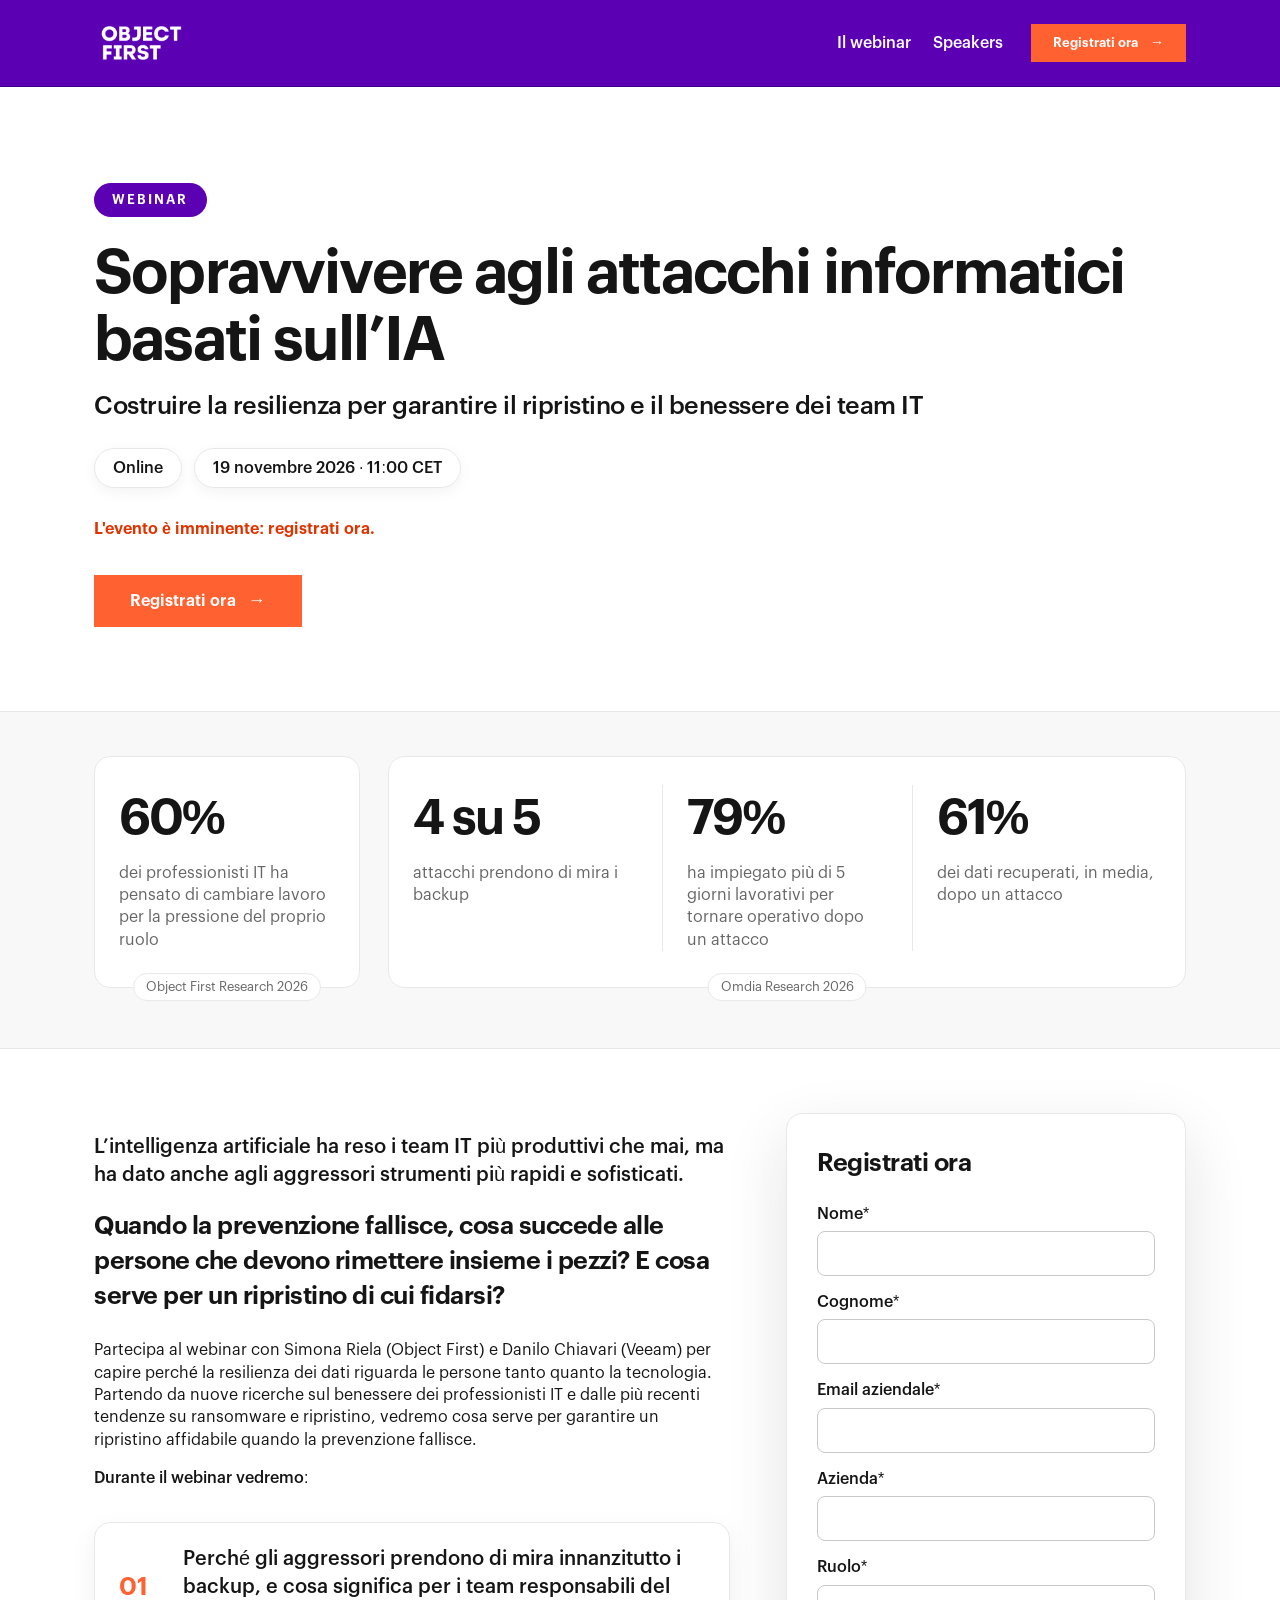
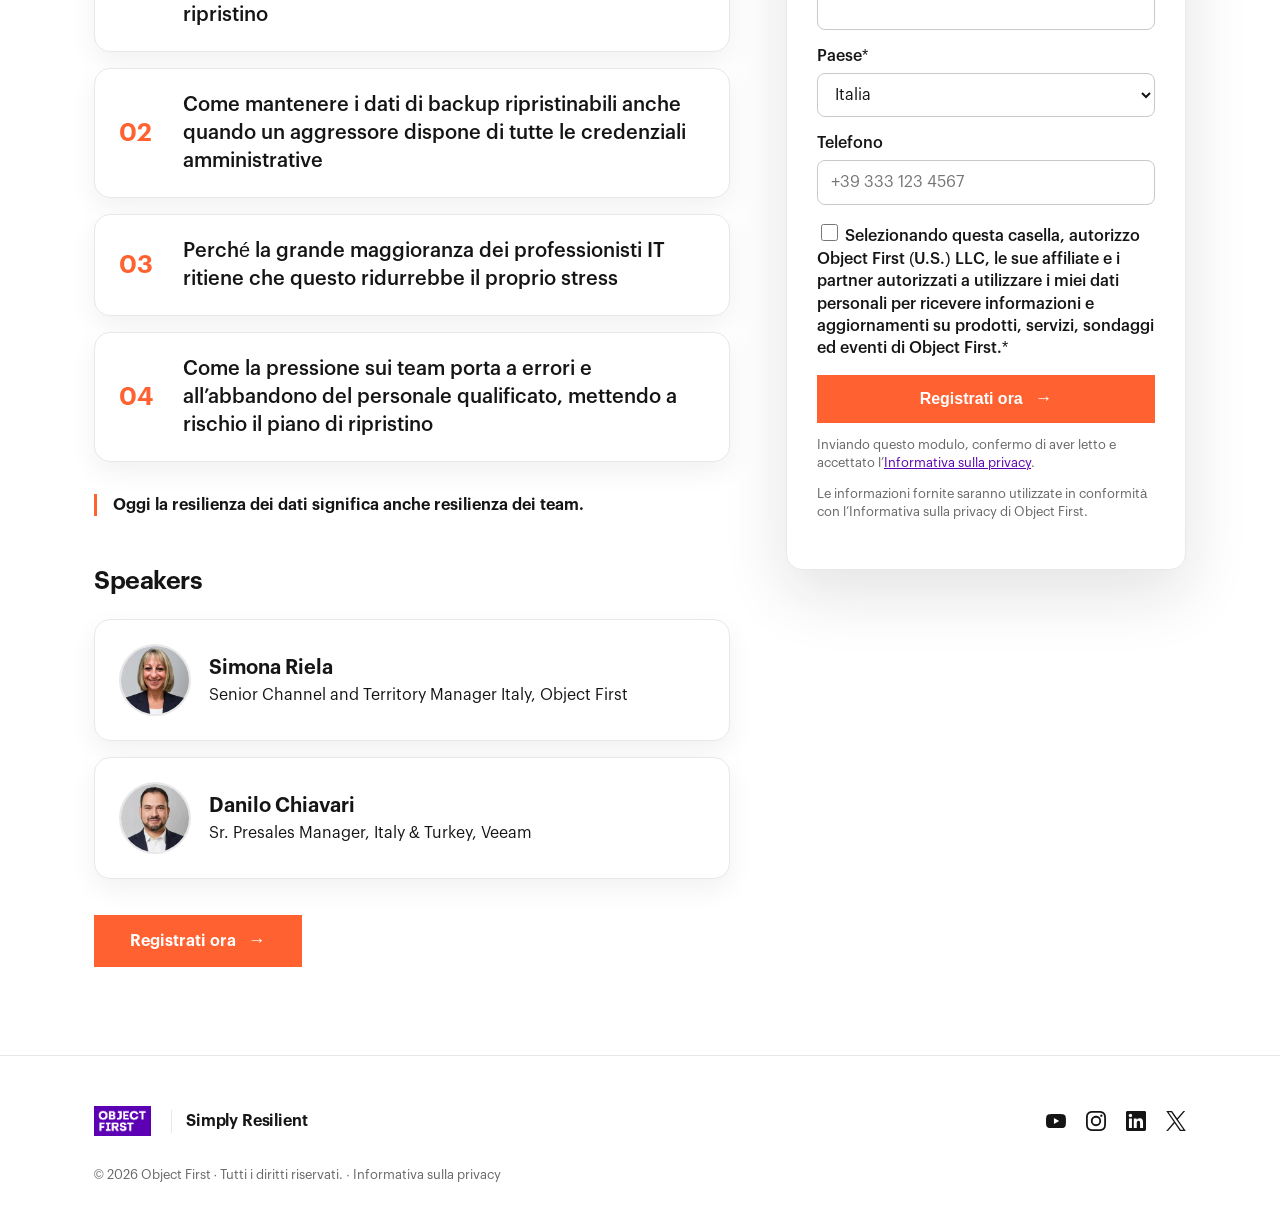
==== index.html @ fc698904 "feat: email aziendale obligatorio y errores de form accesibles Rechaza dominios de email personal (f" ====
<!DOCTYPE html>
<!-- BUILD v5-copy-2026-10-20: allineamento finale al Copy Plan 14 Oct 2026, data 19 Nov -->
<html lang="it">
<head>
  <meta charset="UTF-8">
  <meta name="viewport" content="width=device-width, initial-scale=1.0">
  <title>Sopravvivere agli attacchi IA | Webinar Object First</title>
  <meta name="description" content="Webinar Object First e Veeam: come mantenere i backup ripristinabili anche con le credenziali di amministratore compromesse. Online · 19 novembre 2026 · 11:00 CET.">
  <link rel="canonical" href="https://www.objectfirst.online/">
  <meta name="theme-color" content="#5b00b3">
  <link rel="icon" type="image/svg+xml" href="favicon.svg">
  <link rel="apple-touch-icon" href="apple-touch-icon.png">
  <meta property="og:type" content="website">
  <meta property="og:site_name" content="Object First">
  <meta property="og:locale" content="it_IT">
  <meta property="og:title" content="Sopravvivere agli attacchi informatici basati sull’IA: costruire la resilienza per garantire il ripristino e il benessere dei team IT">
  <meta property="og:description" content="L’IA ha dato agli aggressori strumenti più rapidi e sofisticati. Scopri come mantenere i backup ripristinabili e perché la resilienza riguarda le persone tanto quanto la tecnologia.">
  <meta property="og:url" content="https://www.objectfirst.online/">
  <meta property="og:image" content="https://www.objectfirst.online/og-cover.png">
  <meta property="og:image:secure_url" content="https://www.objectfirst.online/og-cover.png">
  <meta property="og:image:width" content="1200">
  <meta property="og:image:height" content="630">
  <meta property="og:image:alt" content="Object First — Webinar: Sopravvivere agli attacchi informatici basati sull’IA">
  <meta name="twitter:card" content="summary_large_image">
  <meta name="twitter:image" content="https://www.objectfirst.online/og-cover.png">
  <meta name="twitter:title" content="Sopravvivere agli attacchi informatici basati sull’IA | Webinar Object First">
  <meta name="twitter:description" content="Webinar Object First e Veeam · 19 novembre 2026 · 11:00 CET. Come mantenere i backup ripristinabili quando la prevenzione fallisce.">
  <!-- Event estático en el HTML (no inyectado por JS) para que Google y LinkedIn lo lean sin ejecutar scripts -->
  <script type="application/ld+json">
{
  "@context": "https://schema.org",
  "@type": "Event",
  "name": "Sopravvivere agli attacchi informatici basati sull’IA: costruire la resilienza per garantire il ripristino e il benessere dei team IT",
  "description": "Webinar Object First e Veeam: come mantenere i backup ripristinabili anche con le credenziali di amministratore compromesse.",
  "image": "https://www.objectfirst.online/og-cover.png",
  "url": "https://www.objectfirst.online/",
  "inLanguage": "it",
  "startDate": "2026-11-19T11:00:00+01:00",
  "endDate": "2026-11-19T12:00:00+01:00",
  "eventStatus": "https://schema.org/EventScheduled",
  "eventAttendanceMode": "https://schema.org/OnlineEventAttendanceMode",
  "location": {
    "@type": "VirtualLocation",
    "url": "https://www.objectfirst.online/"
  },
  "isAccessibleForFree": true,
  "offers": {
    "@type": "Offer",
    "price": 0,
    "priceCurrency": "EUR",
    "availability": "https://schema.org/InStock",
    "url": "https://www.objectfirst.online/"
  },
  "organizer": {
    "@type": "Organization",
    "name": "Object First",
    "url": "https://objectfirst.com"
  },
  "performer": [
    {
      "@type": "Person",
      "name": "Simona Riela",
      "jobTitle": "Senior Channel and Territory Manager Italy",
      "worksFor": {
        "@type": "Organization",
        "name": "Object First"
      }
    },
    {
      "@type": "Person",
      "name": "Danilo Chiavari",
      "jobTitle": "Sr. Presales Manager, Italy & Turkey",
      "worksFor": {
        "@type": "Organization",
        "name": "Veeam"
      }
    }
  ]
}
  </script>
  <!-- Graphik Trial local (misma familia que objectfirst.com): preload + @font-face en <style> -->
  <link rel="preload" href="fonts/Graphik-Regular-Trial.otf" as="font" type="font/otf" crossorigin>
  <link rel="preload" href="fonts/Graphik-Semibold-Trial.otf" as="font" type="font/otf" crossorigin>
  <style>
/* Graphik Trial (400/500/600): misma familia y pesos que objectfirst.com.
   Si la licencia Trial no cubre producción, el fallback es Inter/sistema. */
@font-face {
  font-family: "Graphik";
  src: url("fonts/Graphik-Regular-Trial.otf") format("opentype");
  font-weight: 400; font-style: normal; font-display: swap;
}
@font-face {
  font-family: "Graphik";
  src: url("fonts/Graphik-Medium-Trial.otf") format("opentype");
  font-weight: 500; font-style: normal; font-display: swap;
}
@font-face {
  font-family: "Graphik";
  src: url("fonts/Graphik-Semibold-Trial.otf") format("opentype");
  font-weight: 600; font-style: normal; font-display: swap;
}
/* Tokens oficiales: Brand Guidelines v1.0 (2025).
   Absolute Black #161515 · White #FFFFFF · Resilient Purple #5B00B3 ·
   Cadmium Orange #FF6131 · Veeam Green #00AD4E · Breach Red #E03400.
   Grises secundarios: Dark #666666 · Medium #C9C9C9 · Gray #E8E8E8 · Light #F8F8F8.
   Escala tipográfica Major Third (16px): 13 · 16 · 20 · 25 · 31 · 39 · 49 · 61. */
:root {
  --black: #161515;
  --purple: #5b00b3;
  --orange: #ff6131;
  --ink: #161515;
  --muted: #666666;
  --line: #e8e8e8;
  --line-strong: #c9c9c9;
  --light: #f8f8f8;
  --card: #ffffff;
  --green: #00ad4e;
  --red: #e03400;
  --radius: 16px;
  --wrap: 1140px;
  --font: "Graphik", "Inter Tight", Arial, sans-serif;
  --ease: cubic-bezier(0.22, 0.9, 0.28, 1);
}
* { box-sizing: border-box; }
html { scroll-behavior: smooth; scroll-padding-top: 84px; }
body {
  margin: 0;
  font-family: var(--font);
  font-feature-settings: "salt" on;
  color: var(--ink);
  background: #ffffff;
  line-height: 1.4;
  -webkit-font-smoothing: antialiased;
}
/* Variante chiara: fondo blanco de marca, sin gradiente oscuro. */
body::before {
  content: "";
  position: fixed;
  inset: 0;
  z-index: -1;
  background: #ffffff;
  pointer-events: none;
}
.wrap { max-width: var(--wrap); margin: 0 auto; padding: 0 24px; }
.site-header {
  position: sticky; top: 0; z-index: 20;
  background: #5b00b3;
  border-bottom: 1px solid rgba(0, 0, 0, 0.25);
  transition: box-shadow 0.3s var(--ease);
}
.header-inner { display: flex; align-items: center; gap: 28px; padding-top: 12px; padding-bottom: 12px; }
.site-header.scrolled { box-shadow: 0 8px 24px rgba(0, 0, 0, 0.35); }
.brand { display: inline-flex; align-items: center; margin-right: auto; padding: 6px; margin-left: -6px; line-height: 0; }
.header-nav { display: flex; gap: 22px; }
.header-nav a { color: #fff; text-decoration: none; font-size: 1rem; font-weight: 500; }
.header-nav a:hover { text-decoration: underline; text-underline-offset: 4px; }
.btn {
  position: relative; display: inline-flex; align-items: center; justify-content: center;
  background: var(--orange); color: #fff;
  font-weight: 600; font-size: 1rem; text-decoration: none;
  border: 0; border-radius: 0; padding: 15px 36px;
  cursor: pointer; text-align: center; overflow: hidden;
  transition: transform 0.25s var(--ease), box-shadow 0.25s var(--ease), filter 0.25s var(--ease);
}
.btn:hover { transform: translateY(-2px); filter: brightness(1.08); }
.btn:active { transform: translateY(0); }
/* Freccia stile sito ufficiale dopo il testo del bottone. */
.btn::after { content: "→"; margin-left: 12px; font-size: 1.1em; line-height: 1; }
/* Botones planos de marca: sin brillos ni barridos. */
.btn:focus-visible, a:focus-visible, input:focus-visible, select:focus-visible {
  outline: 3px solid var(--orange); outline-offset: 3px;
}
.btn-small { padding: 10px 22px; font-size: 0.8125rem; }
.btn-full { width: 100%; }
.btn[disabled] { opacity: 0.7; cursor: wait; transform: none; }
.hero { position: relative; padding: 96px 0 84px; z-index: 1; }
.hero .wrap { position: relative; z-index: 2; }
.badge {
  display: inline-block; text-transform: uppercase; letter-spacing: 0.16em;
  font-size: 0.8125rem; font-weight: 600; color: #fff;
  background: var(--purple); border: 0;
  border-radius: 999px; padding: 8px 18px; margin-bottom: 24px;
}
.hero h1 {
  font-size: clamp(2.4375rem, 6vw, 3.8125rem); font-weight: 600;
  line-height: 1.1; letter-spacing: -0.03em; margin: 0 0 16px; color: var(--ink);
}
.hero-sub {
  font-size: clamp(1.25rem, 2.6vw, 1.5625rem); font-weight: 500;
  line-height: 1.3; letter-spacing: -0.02em; margin: 0 0 24px; color: var(--ink);
}
.hero-meta { display: flex; flex-wrap: wrap; gap: 12px; margin: 0 0 30px; }
.meta-pill {
  display: inline-block; font-size: 1rem; font-weight: 500; color: var(--ink);
  background: var(--card); border: 1px solid var(--line);
  border-radius: 999px; padding: 8px 18px;
  box-shadow: 0 4px 14px rgba(22, 21, 21, 0.05);
}
/* Fecha: por defecto se muestra la variante TBC (sin día). Solo con fecha
   confirmada (body.date-ok, puesto por JS) se muestra el día. */
.date-confirmed { display: none; }
body.date-ok .date-confirmed { display: inline; }
body.date-ok .date-tbc { display: none; }
.countdown { display: flex; gap: 12px; margin-bottom: 34px; }
.countdown[hidden] { display: none; }
.cd-cell {
  min-width: 84px; text-align: center;
  background: var(--card); border: 1px solid var(--line);
  border-radius: var(--radius); padding: 12px 8px 10px;
  box-shadow: 0 4px 14px rgba(22, 21, 21, 0.05);
}
.cd-num { display: block; font-size: 1.9375rem; font-weight: 600; font-variant-numeric: tabular-nums; line-height: 1.1; }
.cd-lab { font-size: 0.8125rem; text-transform: uppercase; letter-spacing: 0.1em; color: var(--muted); }
.cd-note {
  margin: 0;
  font-weight: 600;
  color: var(--red);
}
.stats { border-top: 1px solid var(--line); border-bottom: 1px solid var(--line); background: var(--light); }
.stats-grid { display: grid; grid-template-columns: 1fr 3fr; gap: 28px; padding-top: 44px; padding-bottom: 60px; }
.stat-num { margin: 0; font-size: clamp(2.4375rem, 4vw, 3.0625rem); font-weight: 600; letter-spacing: -0.04em; font-variant-numeric: tabular-nums; color: var(--ink); }
.stat-lab { margin: 8px 0 0; color: var(--muted); font-size: 1rem; }
/* Cada grupo de stats es una caja; la fuente va centrada sobre el borde inferior */
.stat-group { position: relative; padding: 28px 24px 36px; background: var(--card); border: 1px solid var(--line); border-radius: var(--radius); }
.stat-group--omdia { display: grid; grid-template-columns: repeat(3, 1fr); }
.stat-group--omdia .stat { padding: 0 24px; }
.stat-group--omdia .stat:first-child { padding-left: 0; }
.stat-group--omdia .stat:nth-last-child(2) { padding-right: 0; }
.stat + .stat { border-left: 1px solid var(--line); }
.stat-src { position: absolute; left: 50%; bottom: 0; transform: translate(-50%, 50%); margin: 0; padding: 4px 12px; font-size: 0.8125rem; color: var(--muted); white-space: nowrap; background: var(--card); border: 1px solid var(--line); border-radius: 999px; }
.content-grid { display: grid; grid-template-columns: 1fr 400px; gap: 56px; padding-top: 64px; padding-bottom: 88px; align-items: start; }
.question { font-size: clamp(1.25rem, 2.2vw, 1.5625rem); font-weight: 600; letter-spacing: -0.02em; color: var(--ink); margin-top: 0; }
.body-copy p { color: var(--ink); }
.takeaways-title { margin: 1em 0 0; font-size: 1rem; font-weight: 500; color: var(--ink); }
.hook { font-size: 1.25rem; font-weight: 500; color: var(--ink); }
.closing { font-weight: 600; color: var(--ink); border-left: 3px solid var(--orange); padding-left: 16px; }
.takeaways { display: grid; gap: 16px; margin: 32px 0; }
.card {
  position: relative; background: var(--card); border: 1px solid var(--line);
  border-radius: var(--radius); padding: 22px 24px 22px 88px; overflow: hidden;
  box-shadow: 0 10px 28px rgba(22, 21, 21, 0.06);
}
.card h3 { margin: 0; font-size: 1.25rem; font-weight: 500; line-height: 1.4; }
.card-num {
  position: absolute; left: 24px; top: 50%; transform: translateY(-50%);
  font-size: 1.5625rem; font-weight: 600; color: var(--orange);
}
.speaker {
  display: flex; gap: 18px; align-items: center;
  background: var(--card); border: 1px solid var(--line);
  border-radius: var(--radius); padding: 24px; margin: 36px 0;
  box-shadow: 0 10px 28px rgba(22, 21, 21, 0.06);
}
.speakers-title { margin: 48px 0 0; font-size: clamp(1.25rem, 2.2vw, 1.5625rem); font-weight: 600; letter-spacing: -0.02em; color: var(--ink); scroll-margin-top: 96px; }
.speakers-title + .speaker { margin-top: 20px; }
.speaker + .speaker { margin-top: -20px; }
.speaker-avatar {
  flex: 0 0 72px; width: 72px; height: 72px; border-radius: 50%; overflow: hidden;
  border: 2px solid var(--line);
}
.speaker-avatar img { display: block; width: 100%; height: 100%; object-fit: cover; object-position: center 30%; }
.speaker-name { font-weight: 600; font-size: 1.25rem; margin: 0; color: var(--ink); }
.speaker-role { margin: 2px 0 0; color: var(--muted); }
.form-card {
  position: sticky; top: 92px;
  background: #ffffff;
  border: 1px solid var(--line); border-radius: var(--radius);
  box-shadow: 0 24px 64px rgba(22, 21, 21, 0.12);
  padding: 34px 30px; overflow: hidden;
}
.form-card h2 { position: relative; margin: 0 0 22px; color: var(--ink); font-size: 1.5625rem; line-height: 1.3; letter-spacing: -0.02em; font-weight: 600; }
.form-card form { position: relative; }
.field { margin-bottom: 15px; }
.field label, .field legend { display: block; font-weight: 500; font-size: 1rem; margin-bottom: 6px; color: var(--ink); }
fieldset.field { border: 0; padding: 0; }
.field input[type="text"], .field input[type="email"], .field input[type="tel"], .field select {
  width: 100%; border: 1px solid var(--line-strong); border-radius: 8px;
  padding: 12px 13px; font-size: 1rem; font-family: inherit;
  background: #ffffff; color: var(--ink);
  transition: border-color 0.2s var(--ease), background 0.2s var(--ease), box-shadow 0.2s var(--ease);
}
.field select option { color: var(--ink); }
.field input:focus, .field select:focus {
  border-color: var(--orange); background: #ffffff;
  box-shadow: 0 0 0 1px var(--orange); outline: none;
}
.radio, .checkbox { display: flex; gap: 10px; align-items: flex-start; font-weight: 400; margin-bottom: 8px; cursor: pointer; }
.radio input, .checkbox input { margin-top: 4px; accent-color: var(--orange); width: 17px; height: 17px; flex-shrink: 0; }
.consent { font-size: 0.8125rem; color: var(--muted); }
/* Errores: Breach Red #E03400 (5.7:1 sobre blanco). */
.field-error { display: none; color: var(--red); font-size: 0.8125rem; margin: 6px 0 0; }
.field.invalid .field-error { display: block; }
.field.invalid input, .field.invalid select { border-color: var(--red); }
.hp { position: absolute; left: -9999px; width: 1px; height: 1px; overflow: hidden; }
.under-btn, .form-foot { font-size: 0.8125rem; color: var(--muted); }
.under-btn a, .modal p a { color: var(--purple); }
.modal p a { overflow-wrap: anywhere; }
.noscript-note { font-size: 1rem; color: var(--red); background: var(--light); border: 1px solid var(--red); border-radius: 8px; padding: 10px 14px; }
.form-panel { position: relative; text-align: center; }
.form-panel h3 { color: var(--ink); margin: 14px 0 10px; font-weight: 600; }
.form-panel p { color: var(--muted); }
/* Pop-up modali (PDF p.7): overlay + dialog centrato, copy invariato. */
.modal-overlay {
  position: fixed; inset: 0; z-index: 100;
  display: flex; align-items: center; justify-content: center;
  padding: 20px; background: rgba(22, 21, 21, 0.55);
  opacity: 0; pointer-events: none;
  transition: opacity 0.25s var(--ease);
}
.modal-overlay.open { opacity: 1; pointer-events: auto; }
.modal-overlay[hidden] { display: none; }
.modal {
  position: relative; width: min(480px, 100%);
  background: #fff; border-radius: var(--radius);
  box-shadow: 0 32px 80px rgba(22, 21, 21, 0.3);
  padding: 36px 32px 30px; text-align: center;
  transform: translateY(12px) scale(0.98);
  transition: transform 0.25s var(--ease);
}
.modal-overlay.open .modal { transform: none; }
.modal-close {
  position: absolute; top: 12px; right: 12px;
  width: 36px; height: 36px; border-radius: 50%;
  border: 1px solid var(--line); background: #fff;
  font-size: 1.25rem; line-height: 1; cursor: pointer; color: var(--muted);
}
.modal-close:hover { border-color: var(--orange); color: var(--ink); }
.modal .btn { margin-top: 18px; }
.modal .btn-ghost {
  background: transparent; color: var(--muted);
  border: 1px solid var(--line); margin-top: 10px;
}
.modal .btn-ghost::after { content: none; }
body.modal-open { overflow: hidden; }
.check svg { width: 72px; height: 72px; fill: none; stroke: var(--green); stroke-width: 3; stroke-linecap: round; stroke-linejoin: round; }
.check circle { stroke-dasharray: 157; stroke-dashoffset: 157; animation: draw 0.7s var(--ease) forwards; }
.check path { stroke-dasharray: 40; stroke-dashoffset: 40; animation: draw 0.45s var(--ease) 0.55s forwards; }
@keyframes draw { to { stroke-dashoffset: 0; } }
.site-footer { border-top: 1px solid var(--line); background: #ffffff; padding: 44px 0; }
.footer-inner { display: flex; flex-wrap: wrap; gap: 16px; align-items: center; justify-content: space-between; }
.footer-brand { display: flex; align-items: center; gap: 14px; }
.footer-brand img { height: 30px; width: auto; display: block; }
.tagline { font-weight: 600; font-size: 1rem; letter-spacing: -0.01em; color: var(--ink); border-left: 1px solid var(--line); padding-left: 14px; }
.social { display: flex; gap: 20px; align-items: center; }
.social a { display: inline-flex; line-height: 0; color: #161515; }
.social a:hover { color: var(--purple); }
.social svg { width: 20px; height: 20px; }
.legal a { color: var(--muted); text-decoration: none; }
.legal a:hover { color: var(--purple); }
.legal { width: 100%; font-size: 0.8125rem; margin: 8px 0 0; color: var(--muted); }
@media (max-width: 920px) {
  .content-grid { grid-template-columns: 1fr; gap: 40px; }
  .form-card { position: static; }
  .hero { padding: 68px 0 60px; }
  .hero h1 { font-size: 2.4375rem; }
  /* Mobile: las stats van justo encima del formulario (body-copy → stats → form) */
  main { display: flex; flex-direction: column; }
  .content-grid { display: contents; }
  .body-copy { order: 1; width: 100%; max-width: var(--wrap); margin: 0 auto; padding: 56px 24px 0; }
  .stats { order: 2; margin-top: 48px; }
  .form-card { order: 3; margin: 32px 24px 72px; }
  /* Stats en lista: número a la izquierda, texto alineado a la izquierda */
  .stats-grid { grid-template-columns: 1fr; gap: 36px; padding-top: 32px; padding-bottom: 44px; }
  .stat-group, .stat-group--omdia { display: block; padding: 0 18px 10px; }
  .stat, .stat-group--omdia .stat { display: grid; grid-template-columns: 6.2rem 1fr; gap: 16px; align-items: center; padding: 18px 0; text-align: left; }
  .stat + .stat { border-left: 0; border-top: 1px solid var(--line); }
  .stat-num { font-size: 1.9375rem; }
  .stat-lab { margin: 0; font-size: 1rem; line-height: 1.4; }
  .header-nav { display: none; }
  .cd-cell { min-width: 70px; }
}
@media (prefers-reduced-motion: reduce) {
  html { scroll-behavior: auto; }
  .btn { transition: none; }
  .check circle, .check path { animation: none; stroke-dashoffset: 0; }
}
  </style>
</head>
<body>

  <header class="site-header" id="site-header">
    <div class="wrap header-inner">
      <a class="brand" href="https://objectfirst.com" target="_blank" rel="noopener" aria-label="Object First"><img src="logo.png" alt="Object First" width="96" height="50"></a>
      <nav class="header-nav" aria-label="Sezioni">
        <a href="#introduzione">Il webinar</a>
        <a href="#speaker">Speakers</a>
      </nav>
      <a class="btn btn-small" href="#main-form-container">Registrati ora</a>
    </div>
  </header>

  <main>
    <section class="hero">
      <div class="wrap">
        <span class="badge">Webinar</span>
        <h1>Sopravvivere agli attacchi informatici basati sull’IA</h1>
        <p class="hero-sub">Costruire la resilienza per garantire il ripristino e il benessere dei team IT</p>
        <p class="hero-meta">
          <span class="meta-pill">Online</span>
          <span class="meta-pill"><span class="date-confirmed"><span data-token="day">19</span> novembre 2026</span><span class="date-tbc">Novembre 2026</span> · 11:00 CET</span>
        </p>
        <div class="countdown" id="countdown" hidden role="timer" aria-label="Countdown al webinar">
          <div class="cd-cell"><span class="cd-num" id="cd-g">--</span><span class="cd-lab">giorni</span></div>
          <div class="cd-cell"><span class="cd-num" id="cd-h">--</span><span class="cd-lab">ore</span></div>
          <div class="cd-cell"><span class="cd-num" id="cd-m">--</span><span class="cd-lab">min</span></div>
          <div class="cd-cell"><span class="cd-num" id="cd-s">--</span><span class="cd-lab">sec</span></div>
        </div>
        <div class="hero-cta">
          <a class="btn" href="#main-form-container">Registrati ora</a>
        </div>
      </div>
    </section>

    <section class="stats" id="dati" aria-label="Dati chiave">
      <div class="wrap stats-grid">
        <div class="stat-group stat-group--of">
          <div class="stat">
            <p class="stat-num">60%</p>
            <p class="stat-lab">dei professionisti IT ha pensato di cambiare lavoro per la pressione del proprio ruolo</p>
          </div>
          <p class="stat-src stat-src--of">Object First Research 2026</p>
        </div>
        <div class="stat-group stat-group--omdia">
          <div class="stat">
            <p class="stat-num">4 su 5</p>
            <p class="stat-lab">attacchi prendono di mira i backup</p>
          </div>
          <div class="stat">
            <p class="stat-num">79%</p>
            <p class="stat-lab">ha impiegato più di 5 giorni lavorativi per tornare operativo dopo un attacco</p>
          </div>
          <div class="stat">
            <p class="stat-num">61%</p>
            <p class="stat-lab">dei dati recuperati, in media, dopo un attacco</p>
          </div>
          <p class="stat-src stat-src--omdia">Omdia Research 2026</p>
        </div>
      </div>
    </section>

    <div class="wrap content-grid">
      <section class="body-copy">
        <p class="hook" id="introduzione">L’intelligenza artificiale ha reso i team IT più produttivi che mai, ma ha dato anche agli aggressori strumenti più rapidi e sofisticati.</p>

        <p class="question">Quando la prevenzione fallisce, cosa succede alle persone che devono rimettere insieme i pezzi? E cosa serve per un ripristino di cui fidarsi?</p>

        <p>Partecipa al webinar con Simona Riela (Object First) e Danilo Chiavari (Veeam) per capire perché la resilienza dei dati riguarda le persone tanto quanto la tecnologia. Partendo da nuove ricerche sul benessere dei professionisti IT e dalle più recenti tendenze su ransomware e ripristino, vedremo cosa serve per garantire un ripristino affidabile quando la prevenzione fallisce.</p>

        <h2 class="takeaways-title">Durante il webinar vedremo:</h2>

        <div class="takeaways">
          <article class="card">
            <span class="card-num" aria-hidden="true">01</span>
            <h3>Perché gli aggressori prendono di mira innanzitutto i backup, e cosa significa per i team responsabili del ripristino</h3>
          </article>
          <article class="card">
            <span class="card-num" aria-hidden="true">02</span>
            <h3>Come mantenere i dati di backup ripristinabili anche quando un aggressore dispone di tutte le credenziali amministrative</h3>
          </article>
          <article class="card">
            <span class="card-num" aria-hidden="true">03</span>
            <h3>Perché la grande maggioranza dei professionisti IT ritiene che questo ridurrebbe il proprio stress</h3>
          </article>
          <article class="card">
            <span class="card-num" aria-hidden="true">04</span>
            <h3>Come la pressione sui team porta a errori e all’abbandono del personale qualificato, mettendo a rischio il piano di ripristino</h3>
          </article>
        </div>

        <p class="closing">Oggi la resilienza dei dati significa anche resilienza dei team.</p>

        <h2 class="speakers-title" id="speaker">Speakers</h2>

        <div class="speaker">
          <div class="speaker-avatar" aria-hidden="true">
            <img src="images/simona.webp" alt="" width="72" height="72" loading="lazy" decoding="async">
          </div>
          <div>
            <p class="speaker-name">Simona Riela</p>
            <p class="speaker-role">Senior Channel and Territory Manager Italy, Object First</p>
          </div>
        </div>

        <div class="speaker" id="speaker-2">
          <div class="speaker-avatar" aria-hidden="true">
            <img src="images/danilo.webp" alt="" width="72" height="72" loading="lazy" decoding="async">
          </div>
          <div>
            <p class="speaker-name">Danilo Chiavari</p>
            <p class="speaker-role">Sr. Presales Manager, Italy &amp; Turkey, Veeam</p>
          </div>
        </div>

        <a class="btn" href="#main-form-container">Registrati ora</a>
      </section>

      <aside class="form-card" id="main-form-container" aria-labelledby="form-title">
        <h2 id="form-title">Registrati ora</h2>

        <noscript><p class="noscript-note">Per registrarti attiva JavaScript nel browser.</p></noscript>

        <form id="reg-form" novalidate>
          <div class="field">
            <label for="nome">Nome*</label>
            <input type="text" id="nome" name="nome" autocomplete="given-name" required>
            <p class="field-error" data-error-for="nome">Inserisci il nome.</p>
          </div>

          <div class="field">
            <label for="cognome">Cognome*</label>
            <input type="text" id="cognome" name="cognome" autocomplete="family-name" required>
            <p class="field-error" data-error-for="cognome">Inserisci il cognome.</p>
          </div>

          <div class="field">
            <label for="email">Email aziendale*</label>
            <input type="email" id="email" name="email" autocomplete="email" required>
            <p class="field-error" data-error-for="email">Inserisci un indirizzo email aziendale valido (non Gmail, Libero, Outlook…).</p>
          </div>

          <div class="field">
            <label for="azienda">Azienda*</label>
            <input type="text" id="azienda" name="azienda" autocomplete="organization" required>
            <p class="field-error" data-error-for="azienda">Inserisci il nome dell&rsquo;azienda.</p>
          </div>

          <div class="field">
            <label for="ruolo">Ruolo*</label>
            <input type="text" id="ruolo" name="ruolo" autocomplete="organization-title" required>
            <p class="field-error" data-error-for="ruolo">Inserisci il tuo ruolo.</p>
          </div>

          <div class="field">
            <label for="paese">Paese*</label>
            <select id="paese" name="paese" required>
              <option value="IT" selected>Italia</option>
            </select>
          </div>

          <div class="field">
            <label for="telefono">Telefono</label>
            <input type="tel" id="telefono" name="telefono" autocomplete="tel" inputmode="tel" placeholder="+39 333 123 4567">
            <p class="field-error" data-error-for="telefono">Inserisci un numero di telefono valido.</p>
          </div>

          <!-- Consenso marketing OBBLIGATORIO per decisione del cliente (2026-10-21).
               Ojo RGPD art. 7.4: en UE un consentimiento condicionado al registro puede no ser válido. -->
          <div class="field consent">
            <label class="checkbox">
              <input type="checkbox" id="consent" name="consent" required>
              <span>Selezionando questa casella, autorizzo Object First (U.S.) LLC, le sue affiliate e i partner autorizzati a utilizzare i miei dati personali per ricevere informazioni e aggiornamenti su prodotti, servizi, sondaggi ed eventi di Object First.*</span>
            </label>
            <p class="field-error" data-error-for="consent">Per registrarti devi accettare questa condizione.</p>
          </div>

          <!-- Honeypot anti-spam: los humanos no lo ven ni lo rellenan -->
          <div class="hp" aria-hidden="true">
            <label>Non compilare questo campo<input type="text" id="sito_web" name="sito_web" tabindex="-1" autocomplete="off"></label>
          </div>

          <button type="submit" class="btn btn-full" id="submit-btn"><span class="btn-label">Registrati ora</span></button>
          <p class="under-btn">Inviando questo modulo, confermo di aver letto e accettato l&rsquo;<a href="https://objectfirst.com/legal/privacy-policy/" target="_blank" rel="noopener">Informativa sulla privacy</a>.</p>
          <p class="form-foot">Le informazioni fornite saranno utilizzate in conformit&agrave; con l&rsquo;Informativa sulla privacy di Object First.</p>
        </form>

      </aside>
    </div>
  </main>

  <!-- Pop-up fuera del aside sticky: si no, quedan debajo de la portada (stacking context) -->
        <div class="modal-overlay" id="success-overlay" hidden>
          <div class="form-panel modal" id="form-success" role="dialog" aria-modal="true" aria-labelledby="success-title">
            <button class="modal-close" type="button" data-close aria-label="Chiudi">×</button>
            <div class="check" aria-hidden="true">
              <svg viewBox="0 0 52 52"><circle cx="26" cy="26" r="25"/><path d="M14 27l8 8 16-16"/></svg>
            </div>
            <h3 id="success-title">Grazie per esserti registrato!</h3>
            <!-- El email con el link personale lo envía Zoom (vía /api/register, p7 del plan) -->
            <p>Ti abbiamo inviato un'email con il link personale per partecipare al webinar. Se non la trovi, controlla la cartella spam o scrivi a <a href="mailto:arianna_ObjFirst@2leap.es">arianna_ObjFirst@2leap.es</a>.</p>
            <button class="btn btn-full" type="button" data-close>Chiudi</button>
          </div>
        </div>

        <div class="modal-overlay" id="error-overlay" hidden>
          <div class="form-panel modal" id="form-error" role="dialog" aria-modal="true" aria-labelledby="error-title">
            <button class="modal-close" type="button" data-close aria-label="Chiudi">×</button>
            <h3 id="error-title">Ops! Qualcosa &egrave; andato storto durante l&rsquo;invio del modulo. Riprova.</h3>
            <button class="btn btn-full" id="retry-btn" type="button">Riprova</button>
            <button class="btn btn-full btn-ghost" type="button" data-close>Chiudi</button>
          </div>
        </div>

  <footer class="site-footer">
    <div class="wrap footer-inner">
      <div class="footer-brand">
        <a class="brand" href="https://objectfirst.com" target="_blank" rel="noopener" aria-label="Object First"><img src="logo.png" alt="Object First" width="58" height="30" loading="lazy"></a>
        <span class="tagline">Simply Resilient</span>
      </div>
      <div class="social">
        <a href="https://www.youtube.com/channel/UCIi-WYFWGZlseKlrrCTtYuA" target="_blank" rel="noopener" aria-label="YouTube"><svg xmlns="http://www.w3.org/2000/svg" viewBox="0 0 24 24" fill="currentColor" aria-hidden="true"><path d="M23.498 6.186a3.016 3.016 0 0 0-2.122-2.136C19.505 3.545 12 3.545 12 3.545s-7.505 0-9.377.505A3.017 3.017 0 0 0 .502 6.186C0 8.07 0 12 0 12s0 3.93.502 5.814a3.016 3.016 0 0 0 2.122 2.136c1.871.505 9.376.505 9.376.505s7.505 0 9.377-.505a3.015 3.015 0 0 0 2.122-2.136C24 15.93 24 12 24 12s0-3.93-.502-5.814zM9.545 15.568V8.432L15.818 12l-6.273 3.568z"/></svg></a>
        <a href="https://www.instagram.com/objectfirst_" target="_blank" rel="noopener" aria-label="Instagram"><svg xmlns="http://www.w3.org/2000/svg" viewBox="0 0 24 24" fill="currentColor" aria-hidden="true"><path d="M7.0301.084c-1.2768.0602-2.1487.264-2.911.5634-.7888.3075-1.4575.72-2.1228 1.3877-.6652.6677-1.075 1.3368-1.3802 2.127-.2954.7638-.4956 1.6365-.552 2.914-.0564 1.2775-.0689 1.6882-.0626 4.947.0062 3.2586.0206 3.6671.0825 4.9473.061 1.2765.264 2.1482.5635 2.9107.308.7889.72 1.4573 1.388 2.1228.6679.6655 1.3365 1.0743 2.1285 1.38.7632.295 1.6361.4961 2.9134.552 1.2773.056 1.6884.069 4.9462.0627 3.2578-.0062 3.668-.0207 4.9478-.0814 1.28-.0607 2.147-.2652 2.9098-.5633.7889-.3086 1.4578-.72 2.1228-1.3881.665-.6682 1.0745-1.3378 1.3795-2.1284.2957-.7632.4966-1.636.552-2.9124.056-1.2809.0692-1.6898.063-4.948-.0063-3.2583-.021-3.6668-.0817-4.9465-.0607-1.2797-.264-2.1487-.5633-2.9117-.3084-.7889-.72-1.4568-1.3876-2.1228C21.2982 1.33 20.628.9208 19.8378.6165 19.074.321 18.2017.1197 16.9244.0645 15.6471.0093 15.236-.005 11.977.0014 8.718.0076 8.31.0215 7.0301.0839m.1402 21.6932c-1.17-.0509-1.8053-.2453-2.2287-.408-.5606-.216-.96-.4771-1.3819-.895-.422-.4178-.6811-.8186-.9-1.378-.1644-.4234-.3624-1.058-.4171-2.228-.0595-1.2645-.072-1.6442-.079-4.848-.007-3.2037.0053-3.583.0607-4.848.05-1.169.2456-1.805.408-2.2282.216-.5613.4762-.96.895-1.3816.4188-.4217.8184-.6814 1.3783-.9003.423-.1651 1.0575-.3614 2.227-.4171 1.2655-.06 1.6447-.072 4.848-.079 3.2033-.007 3.5835.005 4.8495.0608 1.169.0508 1.8053.2445 2.228.408.5608.216.96.4754 1.3816.895.4217.4194.6816.8176.9005 1.3787.1653.4217.3617 1.056.4169 2.2263.0602 1.2655.0739 1.645.0796 4.848.0058 3.203-.0055 3.5834-.061 4.848-.051 1.17-.245 1.8055-.408 2.2294-.216.5604-.4763.96-.8954 1.3814-.419.4215-.8181.6811-1.3783.9-.4224.1649-1.0577.3617-2.2262.4174-1.2656.0595-1.6448.072-4.8493.079-3.2045.007-3.5825-.006-4.848-.0608M16.953 5.5864A1.44 1.44 0 1 0 18.39 4.144a1.44 1.44 0 0 0-1.437 1.4424M5.8385 12.012c.0067 3.4032 2.7706 6.1557 6.173 6.1493 3.4026-.0065 6.157-2.7701 6.1506-6.1733-.0065-3.4032-2.771-6.1565-6.174-6.1498-3.403.0067-6.156 2.771-6.1496 6.1738M8 12.0077a4 4 0 1 1 4.008 3.9921A3.9996 3.9996 0 0 1 8 12.0077"/></svg></a>
        <a href="https://www.linkedin.com/company/objectfirst/" target="_blank" rel="noopener" aria-label="LinkedIn"><svg xmlns="http://www.w3.org/2000/svg" viewBox="0 0 24 24" fill="currentColor" aria-hidden="true"><path d="M20.447 20.452h-3.554v-5.569c0-1.328-.027-3.037-1.852-3.037-1.853 0-2.136 1.445-2.136 2.939v5.667H9.351V9h3.414v1.561h.046c.477-.9 1.637-1.85 3.37-1.85 3.601 0 4.267 2.37 4.267 5.455v6.286zM5.337 7.433c-1.144 0-2.063-.926-2.063-2.065 0-1.138.92-2.063 2.063-2.063 1.14 0 2.064.925 2.064 2.063 0 1.139-.925 2.065-2.064 2.065zm1.782 13.019H3.555V9h3.564v11.452zM22.225 0H1.771C.792 0 0 .774 0 1.729v20.542C0 23.227.792 24 1.771 24h20.451C23.2 24 24 23.227 24 22.271V1.729C24 .774 23.2 0 22.222 0h.003z"/></svg></a>
        <a href="https://x.com/object_first" target="_blank" rel="noopener" aria-label="X"><svg xmlns="http://www.w3.org/2000/svg" viewBox="0 0 24 24" fill="currentColor" aria-hidden="true"><path d="M14.234 10.162 22.977 0h-2.072l-7.591 8.824L7.251 0H.258l9.168 13.343L.258 24H2.33l8.016-9.318L16.749 24h6.993zm-2.837 3.299-.929-1.329L3.076 1.56h3.182l5.965 8.532.929 1.329 7.754 11.09h-3.182z"/></svg></a>
      </div>
      <p class="legal">&copy; 2026 Object First &middot; Tutti i diritti riservati. &middot; <a href="https://objectfirst.com/legal/privacy-policy/" target="_blank" rel="noopener">Informativa sulla privacy</a></p>
    </div>
  </footer>

  <script>
"use strict";
/* BUILD v2: el HTML crudo YA es la página completa y segura.
   El JS solo MEJORA (países, countdown si fecha confirmada,
   validación, envío). Nada depende de él para verse. */

const CONFIG = {
  REGISTER_URL: "/api/register",
  // Data confermata dal Copy Plan aggiornato 14 Oct 2026 (giovedì 19 novembre 2026, 11:00 CET).
  WEBINAR_DAY: "19",
  WEBINAR_ISO: "2026-11-19T11:00:00+01:00",
  DATE_CONFIRMED: true,
};

// ISO 3166-1 alpha-2: el nombre en italiano lo pone el navegador (Intl.DisplayNames).
const COUNTRIES = (
  "AD AE AF AG AI AL AM AO AR AS AT AU AW AX AZ BA BB BD BE BF BG BH BI BJ BL BM BN BO BQ BR BS BT BW BY BZ " +
  "CA CC CD CF CG CH CI CK CL CM CN CO CR CU CV CW CX CY CZ DE DJ DK DM DO DZ EC EE EG EH ER ES ET FI FJ FK FM FO FR " +
  "GA GB GD GE GF GG GH GI GL GM GN GP GQ GR GT GU GW GY HK HN HR HT HU ID IE IL IM IN IQ IR IS IT JE JM JO JP " +
  "KE KG KH KI KM KN KP KR KW KY KZ LA LB LC LI LK LR LS LT LU LV LY MA MC MD ME MF MG MH MK ML MM MN MO MP MQ MR MS MT " +
  "MU MV MW MX MY MZ NA NC NE NF NG NI NL NO NP NR NU NZ OM PA PE PF PG PH PK PL PM PN PR PS PT PW PY QA RE RO RS RU RW " +
  "SA SB SC SD SE SG SH SI SJ SK SL SM SN SO SR SS ST SV SX SY SZ TC TD TG TH TJ TK TL TM TN TO TR TT TV TW TZ UA UG US " +
  "UY UZ VA VC VE VG VI VN VU WF WS XK YE YT ZA ZM ZW"
).split(" ");

const EMAIL_RE = /^[^\s@]+@[^\s@]+\.[^\s@]{2,}$/;
// Dominios de email personal: el form pide email aziendale (decisión del cliente).
const FREE_DOMAINS = new Set((
  "gmail.com googlemail.com outlook.com outlook.it hotmail.com hotmail.it live.com live.it msn.com yahoo.com yahoo.it ymail.com icloud.com me.com mac.com aol.com proton.me protonmail.com gmx.com gmx.net libero.it virgilio.it alice.it tim.it tin.it tiscali.it fastwebnet.it email.it inwind.it iol.it aruba.it pec.it legalmail.it mail.com yandex.com zoho.com"
).split(" "));
const isWorkEmail = (s) => EMAIL_RE.test(s) && !FREE_DOMAINS.has(s.split("@")[1].toLowerCase());
// Prefijo + opcional, separadores habituales y entre 6 y 15 dígitos (E.164).
const PHONE_RE = /^\+?[\d\s().-]{6,20}$/;
const phoneOk = (s) => PHONE_RE.test(s) && /^(\D*\d){6,15}\D*$/.test(s);

function fillTokens() {
  document.querySelectorAll('[data-token="day"]').forEach((el) => {
    el.textContent = CONFIG.WEBINAR_DAY;
  });
  if (CONFIG.DATE_CONFIRMED) document.body.classList.add("date-ok");
}

function fillCountries() {
  const sel = document.getElementById("paese");
  if (!sel || typeof Intl.DisplayNames !== "function") return; // queda solo Italia
  const names = new Intl.DisplayNames(["it"], { type: "region" });
  const coll = new Intl.Collator("it");
  sel.innerHTML = "";
  COUNTRIES
    .map((code) => ({ code, name: names.of(code) }))
    .sort((a, b) => coll.compare(a.name, b.name))
    .forEach(({ code, name }) => {
      const opt = document.createElement("option");
      opt.value = code;
      opt.textContent = name;
      opt.selected = code === "IT";
      sel.appendChild(opt);
    });
}

function getUtms() {
  const q = new URLSearchParams(window.location.search);
  return {
    utm_source: q.get("utm_source"),
    utm_medium: q.get("utm_medium"),
    utm_campaign: q.get("utm_campaign"),
    utm_content: q.get("utm_content"),
    utm_term: q.get("utm_term"),
    landing_url: window.location.href.split("?")[0],
    // Sin UTMs: de qué sitio llegó (linkedin.com, instagram.com…); vacío = link directo/compartido.
    referrer: document.referrer || null,
  };
}

function initCountdown() {
  const box = document.getElementById("countdown");
  if (!box || !CONFIG.DATE_CONFIRMED) return;
  box.hidden = false;
  const target = new Date(CONFIG.WEBINAR_ISO).getTime();
  const g = document.getElementById("cd-g");
  const h = document.getElementById("cd-h");
  const m = document.getElementById("cd-m");
  const s = document.getElementById("cd-s");
  const pad = (n) => String(n).padStart(2, "0");
  const update = () => {
    const diff = target - Date.now();
    if (diff <= 0) {
      box.innerHTML = "<p class='cd-note'>L'evento è imminente: registrati ora.</p>";
      return false;
    }
    g.textContent = Math.floor(diff / 864e5);
    h.textContent = pad(Math.floor(diff / 36e5) % 24);
    m.textContent = pad(Math.floor(diff / 6e4) % 60);
    s.textContent = pad(Math.floor(diff / 1e3) % 60);
    return true;
  };
  if (update()) {
    if (window.matchMedia("(prefers-reduced-motion: reduce)").matches) setInterval(update, 30000);
    else setInterval(update, 1000);
  }
}

function initHeader() {
  const header = document.getElementById("site-header");
  if (!header) return;
  const onScroll = () => header.classList.toggle("scrolled", window.scrollY > 8);
  window.addEventListener("scroll", onScroll, { passive: true });
  onScroll();
}

function setInvalid(id, invalid) {
  const input = document.getElementById(id);
  const field = input.closest(".field");
  if (field) field.classList.toggle("invalid", invalid);
  // Lectores de pantalla: marcan el campo y leen su mensaje de error.
  const err = field && field.querySelector(".field-error");
  input.setAttribute("aria-invalid", invalid);
  if (err) {
    err.id = `${id}-error`;
    input.setAttribute("aria-describedby", err.id);
  }
  return !invalid;
}

function validate(form) {
  let ok = true;
  const v = (id) => form.elements[id].value.trim();
  ok = setInvalid("nome", v("nome") === "") && ok;
  ok = setInvalid("cognome", v("cognome") === "") && ok;
  ok = setInvalid("email", !isWorkEmail(v("email"))) && ok;
  // Facoltativo: solo se valida si lo completaron.
  ok = setInvalid("telefono", v("telefono") !== "" && !phoneOk(v("telefono"))) && ok;
  ok = setInvalid("azienda", v("azienda") === "") && ok;
  ok = setInvalid("ruolo", v("ruolo") === "") && ok;
  ok = setInvalid("consent", !form.elements["consent"].checked) && ok;
  return ok;
}

// /api/register (Vercel Function) registra en Zoom y guarda en Supabase.
async function submitRegistration(payload) {
  const res = await fetch(CONFIG.REGISTER_URL, {
    method: "POST",
    headers: { "Content-Type": "application/json" },
    body: JSON.stringify(payload),
  });
  if (!res.ok) {
    const text = await res.text().catch(() => "");
    throw new Error(`Registration failed: ${res.status} ${text}`);
  }
}

function initForm() {
  const form = document.getElementById("reg-form");
  if (!form) return;
  const successOverlay = document.getElementById("success-overlay");
  const failureOverlay = document.getElementById("error-overlay");
  const submitBtn = document.getElementById("submit-btn");
  const btnLabel = submitBtn.querySelector(".btn-label");
  const openModal = (overlay) => {
    overlay.hidden = false;
    requestAnimationFrame(() => overlay.classList.add("open"));
    document.body.classList.add("modal-open");
    const dlg = overlay.querySelector(".modal");
    const focusable = dlg.querySelector("#retry-btn, .btn, .modal-close");
    if (focusable) focusable.focus();
  };
  const closeModal = (overlay) => {
    overlay.classList.remove("open");
    document.body.classList.remove("modal-open");
    setTimeout(() => { overlay.hidden = true; }, 250);
  };
  document.querySelectorAll(".modal-overlay").forEach((overlay) => {
    overlay.addEventListener("click", (e) => {
      if (e.target === overlay) closeModal(overlay);
    });
    overlay.querySelectorAll("[data-close]").forEach((btn) => {
      btn.addEventListener("click", () => closeModal(overlay));
    });
  });
  document.addEventListener("keydown", (e) => {
    if (e.key === "Escape") {
      document.querySelectorAll(".modal-overlay.open").forEach(closeModal);
    }
  });
  document.getElementById("retry-btn").addEventListener("click", () => {
    closeModal(failureOverlay);
  });
  const showSuccess = (viaHoneypot) => {
    // Zoom envía el link personale por email (confirmación + reminders).
    openModal(successOverlay);
  };
  // Tras el primer envío fallido, los errores se actualizan mientras se corrige.
  let tried = false;
  form.addEventListener("input", () => { if (tried) validate(form); });
  form.addEventListener("submit", async (e) => {
    e.preventDefault();
    tried = true;
    if (!validate(form)) {
      const bad = form.querySelector(".field.invalid input, .field.invalid select");
      if (bad) bad.focus();
      return;
    }
    if (form.elements["sito_web"].value !== "") {
      showSuccess(true);
      return;
    }
    const ruolo = form.elements["ruolo"].value.trim();
    const payload = {
      nome: form.elements["nome"].value.trim(),
      cognome: form.elements["cognome"].value.trim(),
      email_aziendale: form.elements["email"].value.trim(),
      telefono: form.elements["telefono"].value.trim(),
      azienda: form.elements["azienda"].value.trim(),
      ruolo,
      // En Supabase se guarda el nombre ("Italia"); el código ISO es para Zoom.
      paese: form.elements["paese"].selectedOptions[0].textContent,
      paese_iso: form.elements["paese"].value,
      consent_marketing: form.elements["consent"].checked,
      ...getUtms(),
    };
    submitBtn.disabled = true;
    btnLabel.textContent = "Invio in corso…";
    try {
      await submitRegistration(payload);
      form.reset();
      tried = false;
      showSuccess(false);
    } catch (err) {
      console.error(err);
      openModal(failureOverlay);
    } finally {
      submitBtn.disabled = false;
      btnLabel.textContent = "Registrati ora";
    }
  });
}

let __ofStarted = false;
function init() {
  if (__ofStarted) return;
  __ofStarted = true;
  fillTokens();
  fillCountries();
  initCountdown();
  initHeader();
  initForm();
}

if (document.readyState === "loading") {
  document.addEventListener("DOMContentLoaded", init);
} else {
  init();
}
  </script>
</body>
</html>
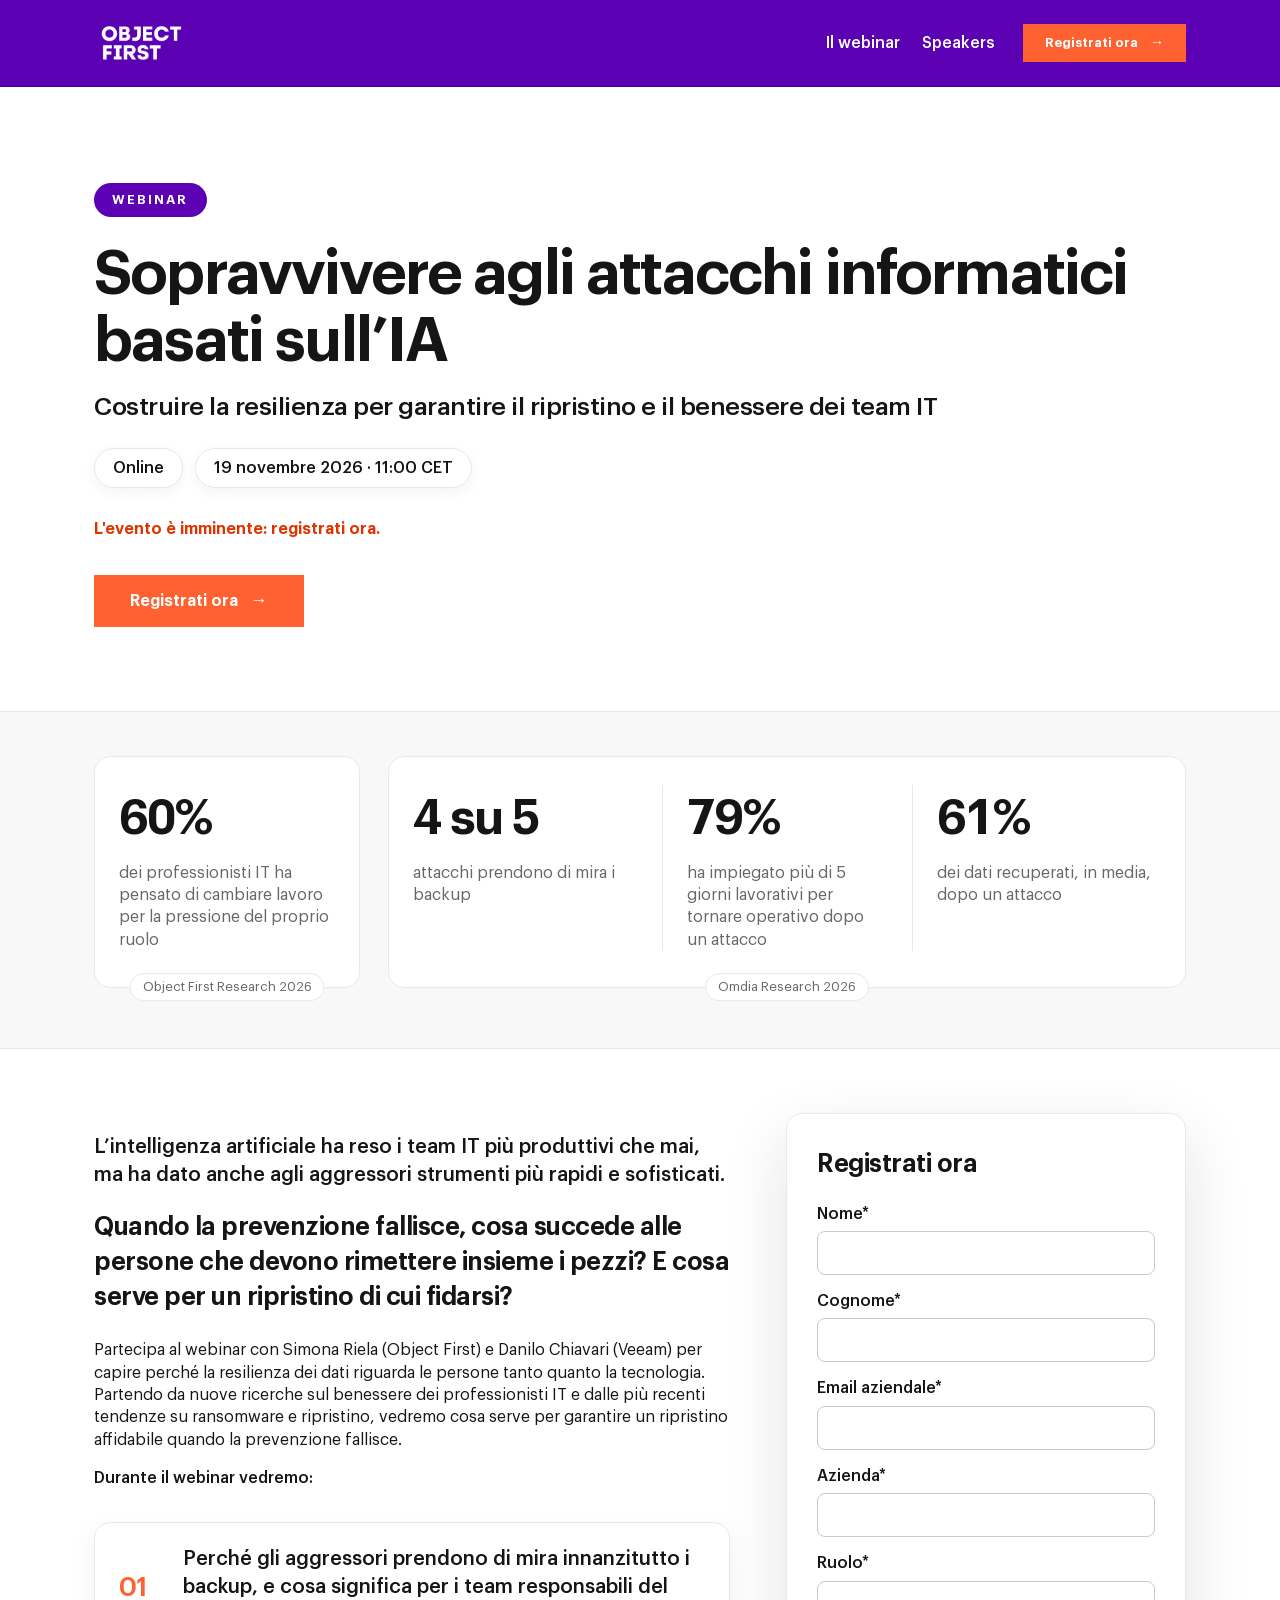
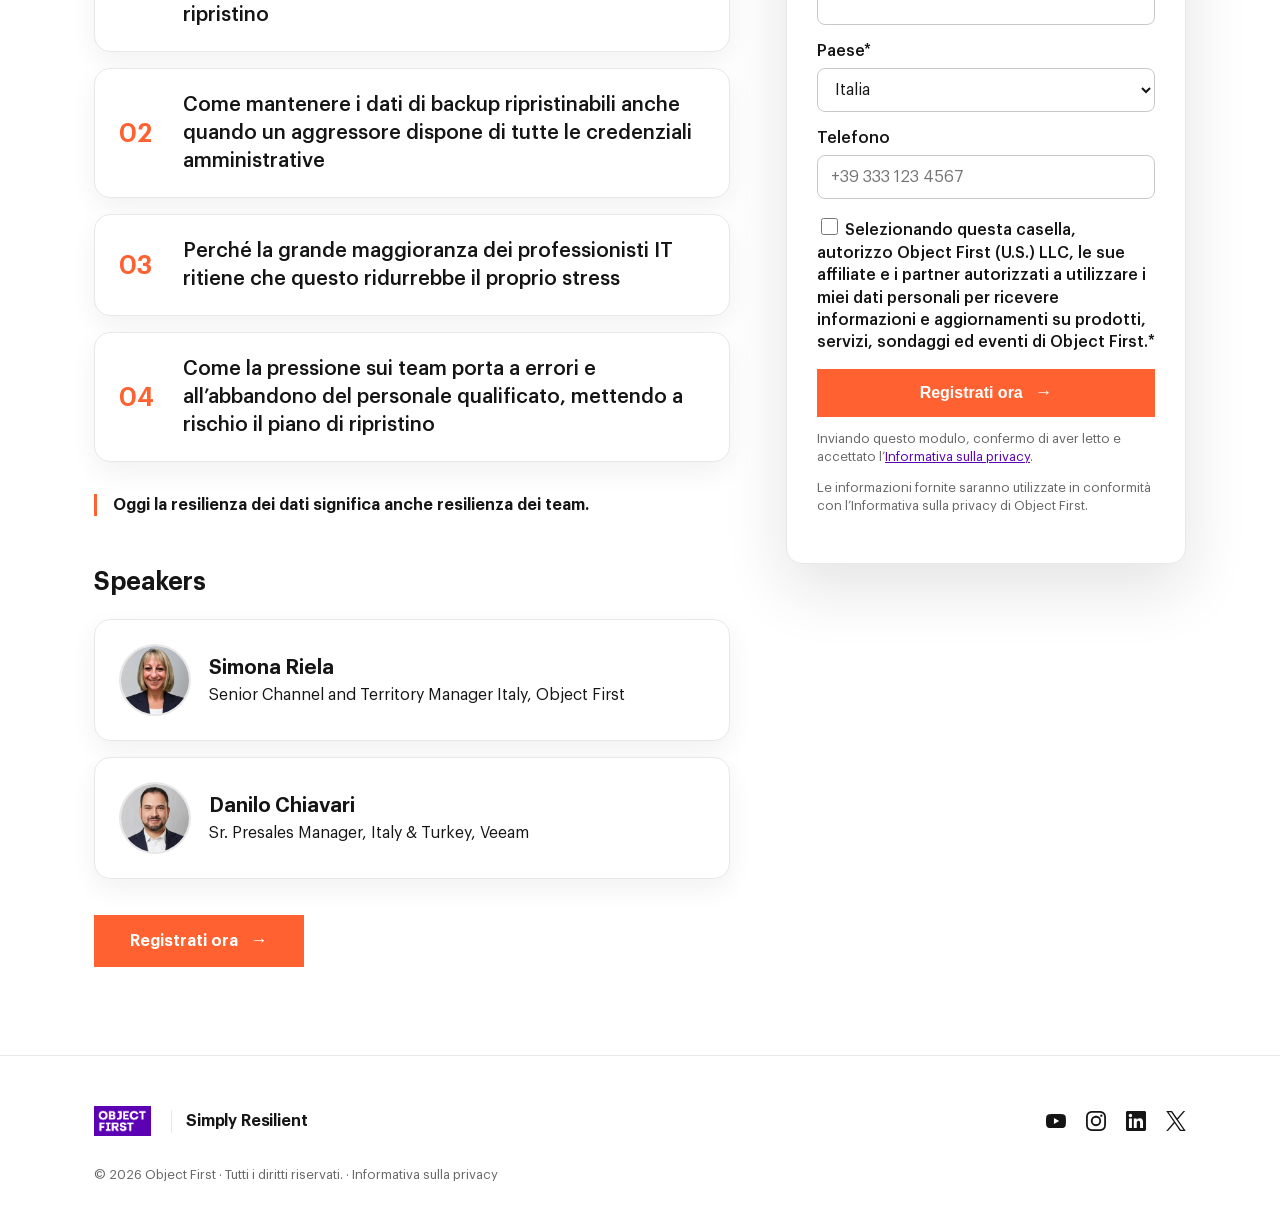
==== commit 7bee3a8d: "feat: Graphik con licencia web en WOFF2, fuera las fuentes Trial Co-Authored-By: Claude Opus 5.5 <no" ====
--- a/index.html
+++ b/index.html
@@ -78,25 +78,25 @@
   ]
 }
   </script>
-  <!-- Graphik Trial local (misma familia que objectfirst.com): preload + @font-face en <style> -->
-  <link rel="preload" href="fonts/Graphik-Regular-Trial.otf" as="font" type="font/otf" crossorigin>
-  <link rel="preload" href="fonts/Graphik-Semibold-Trial.otf" as="font" type="font/otf" crossorigin>
+  <!-- Graphik con licencia web (misma familia que objectfirst.com): preload + @font-face en <style> -->
+  <link rel="preload" href="fonts/Graphik-Regular.woff2" as="font" type="font/woff2" crossorigin>
+  <link rel="preload" href="fonts/Graphik-Semibold.woff2" as="font" type="font/woff2" crossorigin>
   <style>
-/* Graphik Trial (400/500/600): misma familia y pesos que objectfirst.com.
-   Si la licencia Trial no cubre producción, el fallback es Inter/sistema. */
+/* Graphik (400/500/600), WOFF2 con licencia web: misma familia y pesos que objectfirst.com.
+   Fallback: Inter/sistema. */
 @font-face {
   font-family: "Graphik";
-  src: url("fonts/Graphik-Regular-Trial.otf") format("opentype");
+  src: url("fonts/Graphik-Regular.woff2") format("woff2");
   font-weight: 400; font-style: normal; font-display: swap;
 }
 @font-face {
   font-family: "Graphik";
-  src: url("fonts/Graphik-Medium-Trial.otf") format("opentype");
+  src: url("fonts/Graphik-Medium.woff2") format("woff2");
   font-weight: 500; font-style: normal; font-display: swap;
 }
 @font-face {
   font-family: "Graphik";
-  src: url("fonts/Graphik-Semibold-Trial.otf") format("opentype");
+  src: url("fonts/Graphik-Semibold.woff2") format("woff2");
   font-weight: 600; font-style: normal; font-display: swap;
 }
 /* Tokens oficiales: Brand Guidelines v1.0 (2025).
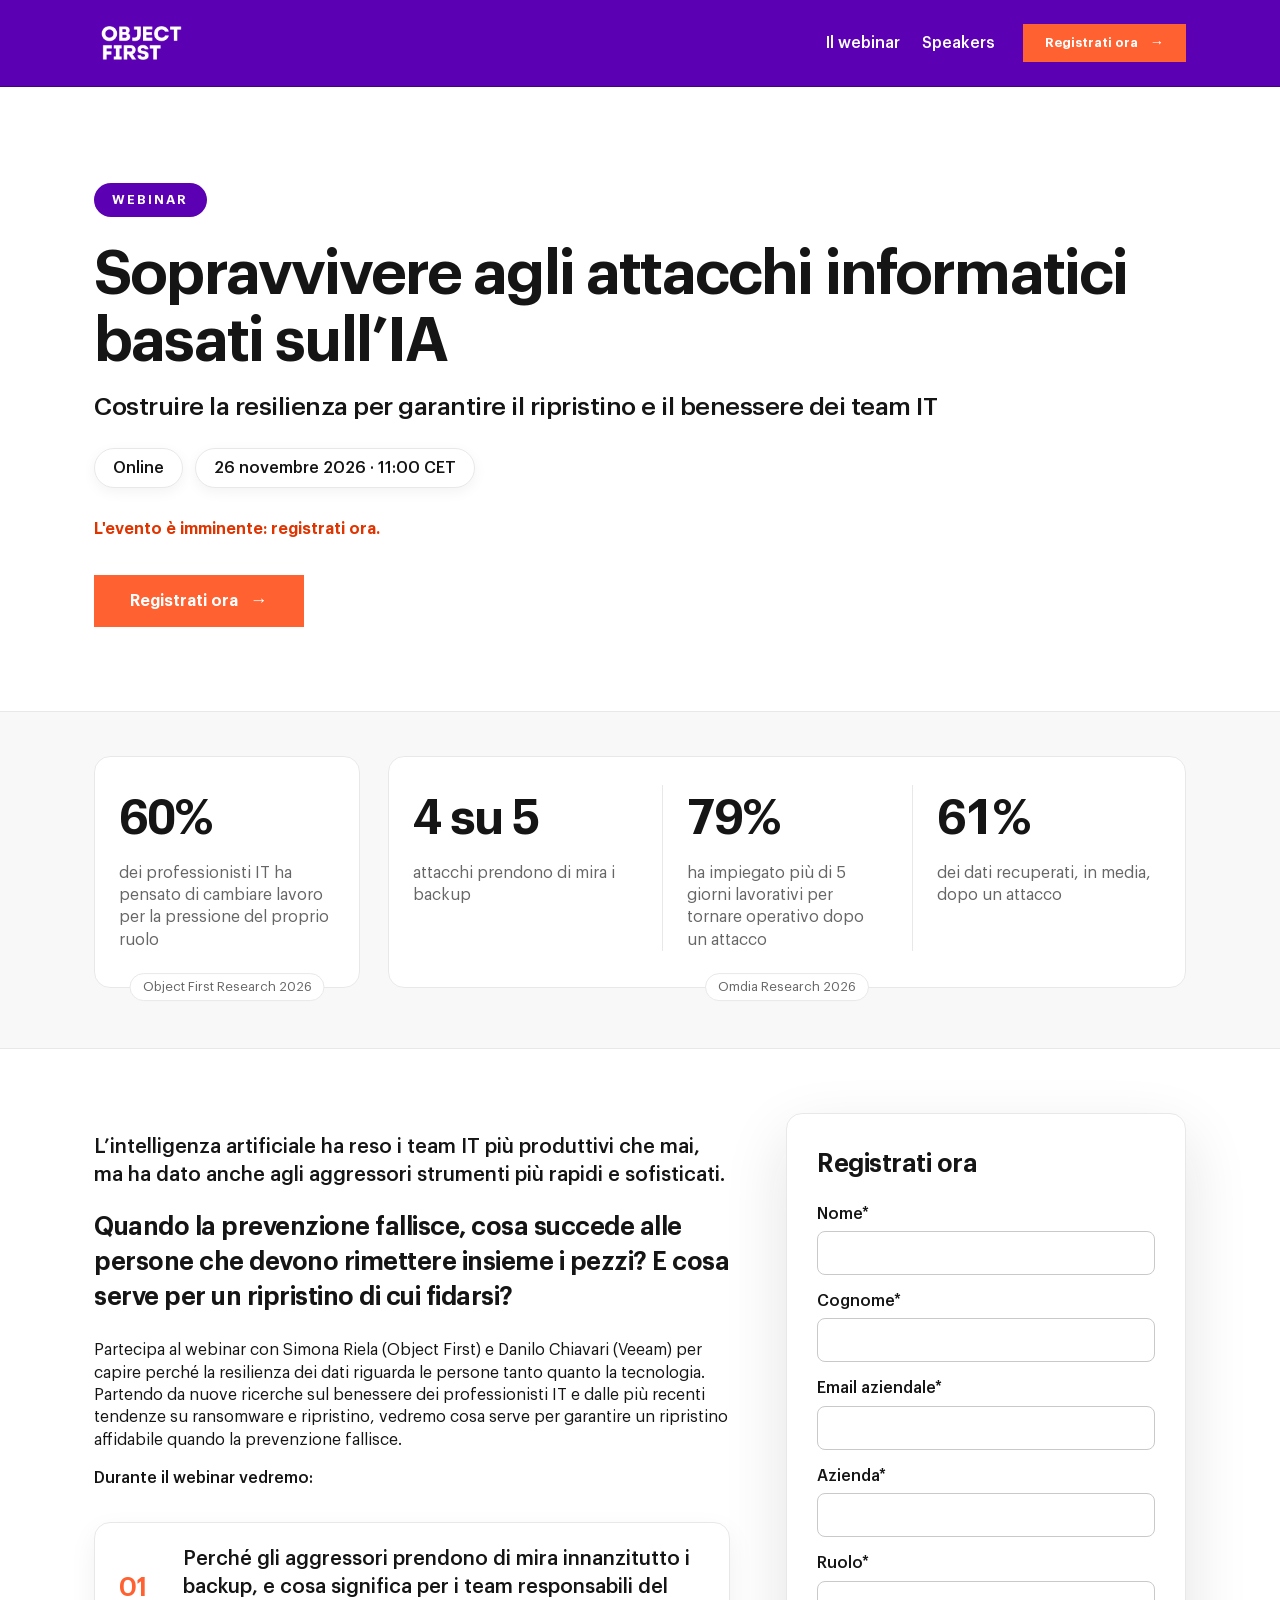
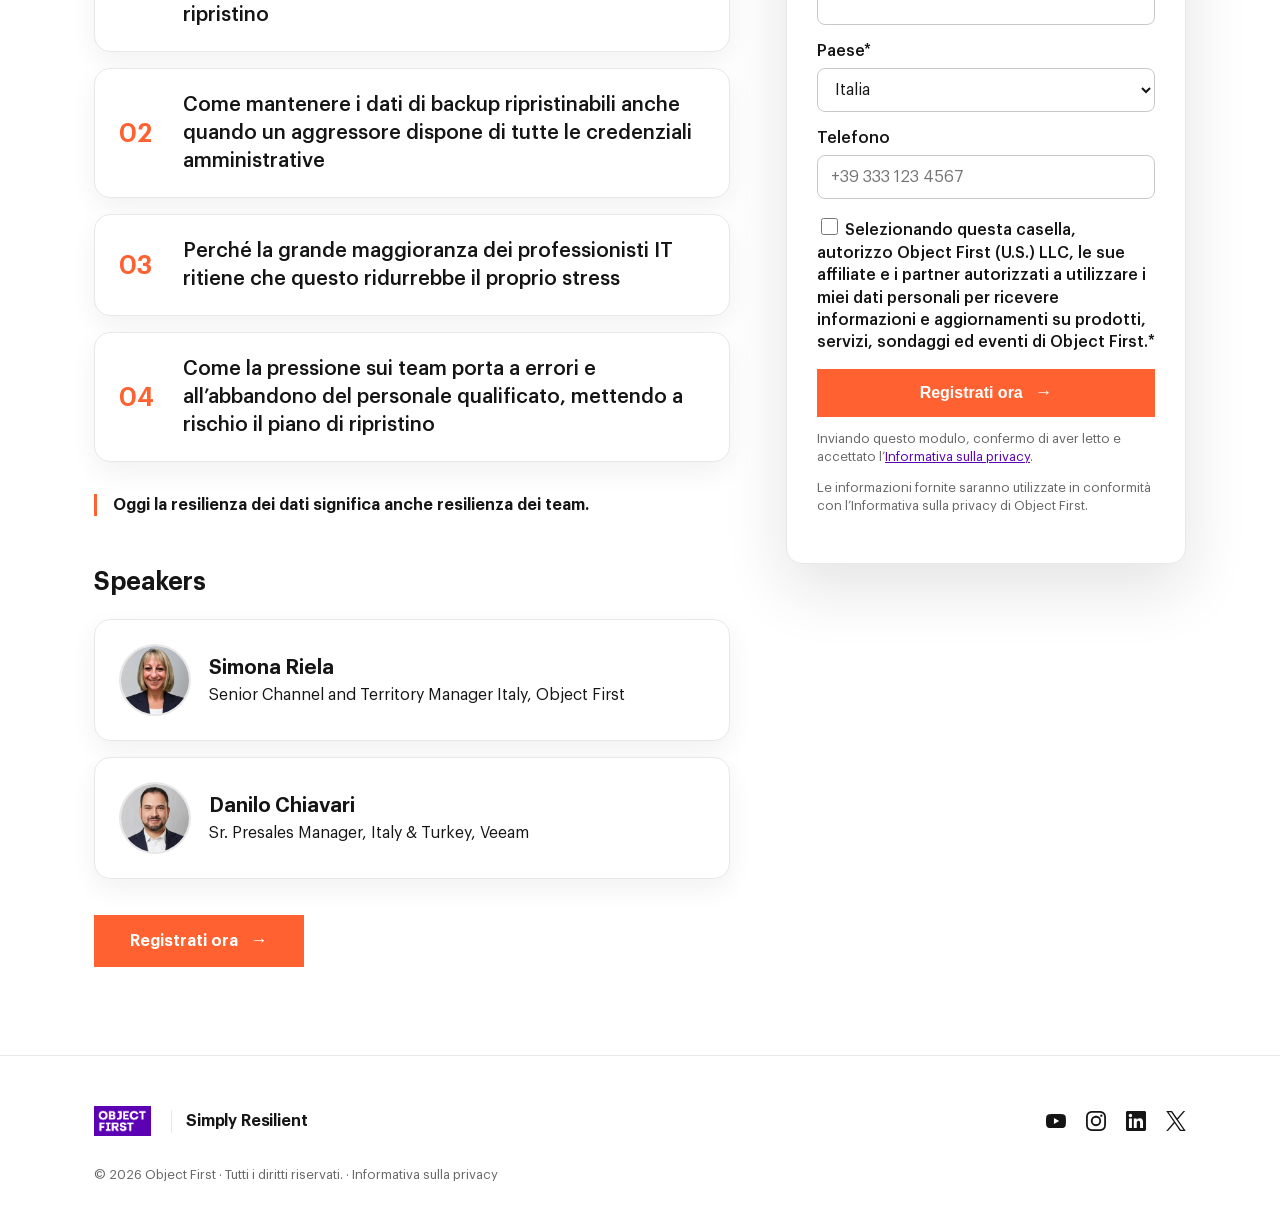
==== commit 100a4286: "feat: webinar movido al 26 de noviembre de 2026 Co-Authored-By: Claude Sonnet 5.5 <noreply@anthropic" ====
--- a/index.html
+++ b/index.html
@@ -1,11 +1,19 @@
 <!DOCTYPE html>
-<!-- BUILD v5-copy-2026-10-20: allineamento finale al Copy Plan 14 Oct 2026, data 19 Nov -->
+<!-- BUILD v5-copy-2026-10-20: allineamento finale al Copy Plan 14 Oct 2026, data 26 Nov (spostata da 19 Nov) -->
 <html lang="it">
 <head>
   <meta charset="UTF-8">
   <meta name="viewport" content="width=device-width, initial-scale=1.0">
+  <!-- Google tag (gtag.js) -->
+  <script async src="https://www.googletagmanager.com/gtag/js?id=G-9831D6NDDT"></script>
+  <script>
+    window.dataLayer = window.dataLayer || [];
+    function gtag(){dataLayer.push(arguments);}
+    gtag('js', new Date());
+    gtag('config', 'G-9831D6NDDT');
+  </script>
   <title>Sopravvivere agli attacchi IA | Webinar Object First</title>
-  <meta name="description" content="Webinar Object First e Veeam: come mantenere i backup ripristinabili anche con le credenziali di amministratore compromesse. Online · 19 novembre 2026 · 11:00 CET.">
+  <meta name="description" content="Webinar Object First e Veeam: come mantenere i backup ripristinabili anche con le credenziali di amministratore compromesse. Online · 26 novembre 2026 · 11:00 CET.">
   <link rel="canonical" href="https://www.objectfirst.online/">
   <meta name="theme-color" content="#5b00b3">
   <link rel="icon" type="image/svg+xml" href="favicon.svg">
@@ -24,7 +32,7 @@
   <meta name="twitter:card" content="summary_large_image">
   <meta name="twitter:image" content="https://www.objectfirst.online/og-cover.png">
   <meta name="twitter:title" content="Sopravvivere agli attacchi informatici basati sull’IA | Webinar Object First">
-  <meta name="twitter:description" content="Webinar Object First e Veeam · 19 novembre 2026 · 11:00 CET. Come mantenere i backup ripristinabili quando la prevenzione fallisce.">
+  <meta name="twitter:description" content="Webinar Object First e Veeam · 26 novembre 2026 · 11:00 CET. Come mantenere i backup ripristinabili quando la prevenzione fallisce.">
   <!-- Event estático en el HTML (no inyectado por JS) para que Google y LinkedIn lo lean sin ejecutar scripts -->
   <script type="application/ld+json">
 {
@@ -35,8 +43,8 @@
   "image": "https://www.objectfirst.online/og-cover.png",
   "url": "https://www.objectfirst.online/",
   "inLanguage": "it",
-  "startDate": "2026-11-19T11:00:00+01:00",
-  "endDate": "2026-11-19T12:00:00+01:00",
+  "startDate": "2026-11-26T11:00:00+01:00",
+  "endDate": "2026-11-26T12:00:00+01:00",
   "eventStatus": "https://schema.org/EventScheduled",
   "eventAttendanceMode": "https://schema.org/OnlineEventAttendanceMode",
   "location": {
@@ -397,7 +405,7 @@
         <p class="hero-sub">Costruire la resilienza per garantire il ripristino e il benessere dei team IT</p>
         <p class="hero-meta">
           <span class="meta-pill">Online</span>
-          <span class="meta-pill"><span class="date-confirmed"><span data-token="day">19</span> novembre 2026</span><span class="date-tbc">Novembre 2026</span> · 11:00 CET</span>
+          <span class="meta-pill"><span class="date-confirmed"><span data-token="day">26</span> novembre 2026</span><span class="date-tbc">Novembre 2026</span> · 11:00 CET</span>
         </p>
         <div class="countdown" id="countdown" hidden role="timer" aria-label="Countdown al webinar">
           <div class="cd-cell"><span class="cd-num" id="cd-g">--</span><span class="cd-lab">giorni</span></div>
@@ -576,7 +584,7 @@
             </div>
             <h3 id="success-title">Grazie per esserti registrato!</h3>
             <!-- El email con el link personale lo envía Zoom (vía /api/register, p7 del plan) -->
-            <p>Ti abbiamo inviato un'email con il link personale per partecipare al webinar. Se non la trovi, controlla la cartella spam o scrivi a <a href="mailto:arianna_ObjFirst@2leap.es">arianna_ObjFirst@2leap.es</a>.</p>
+            <p>Ti abbiamo inviato un'email con il link personale per partecipare al webinar. Se non la trovi, controlla la cartella spam o scrivi a <a href="mailto:arianna_ObjFirst@2leap.es">Arianna Ferrari</a>.</p>
             <button class="btn btn-full" type="button" data-close>Chiudi</button>
           </div>
         </div>
@@ -614,9 +622,9 @@
 
 const CONFIG = {
   REGISTER_URL: "/api/register",
-  // Data confermata dal Copy Plan aggiornato 14 Oct 2026 (giovedì 19 novembre 2026, 11:00 CET).
-  WEBINAR_DAY: "19",
-  WEBINAR_ISO: "2026-11-19T11:00:00+01:00",
+  // Data confermata dal Copy Plan aggiornato 14 Oct 2026 (giovedì 26 novembre 2026, 11:00 CET).
+  WEBINAR_DAY: "26",
+  WEBINAR_ISO: "2026-11-26T11:00:00+01:00",
   DATE_CONFIRMED: true,
 };
 
